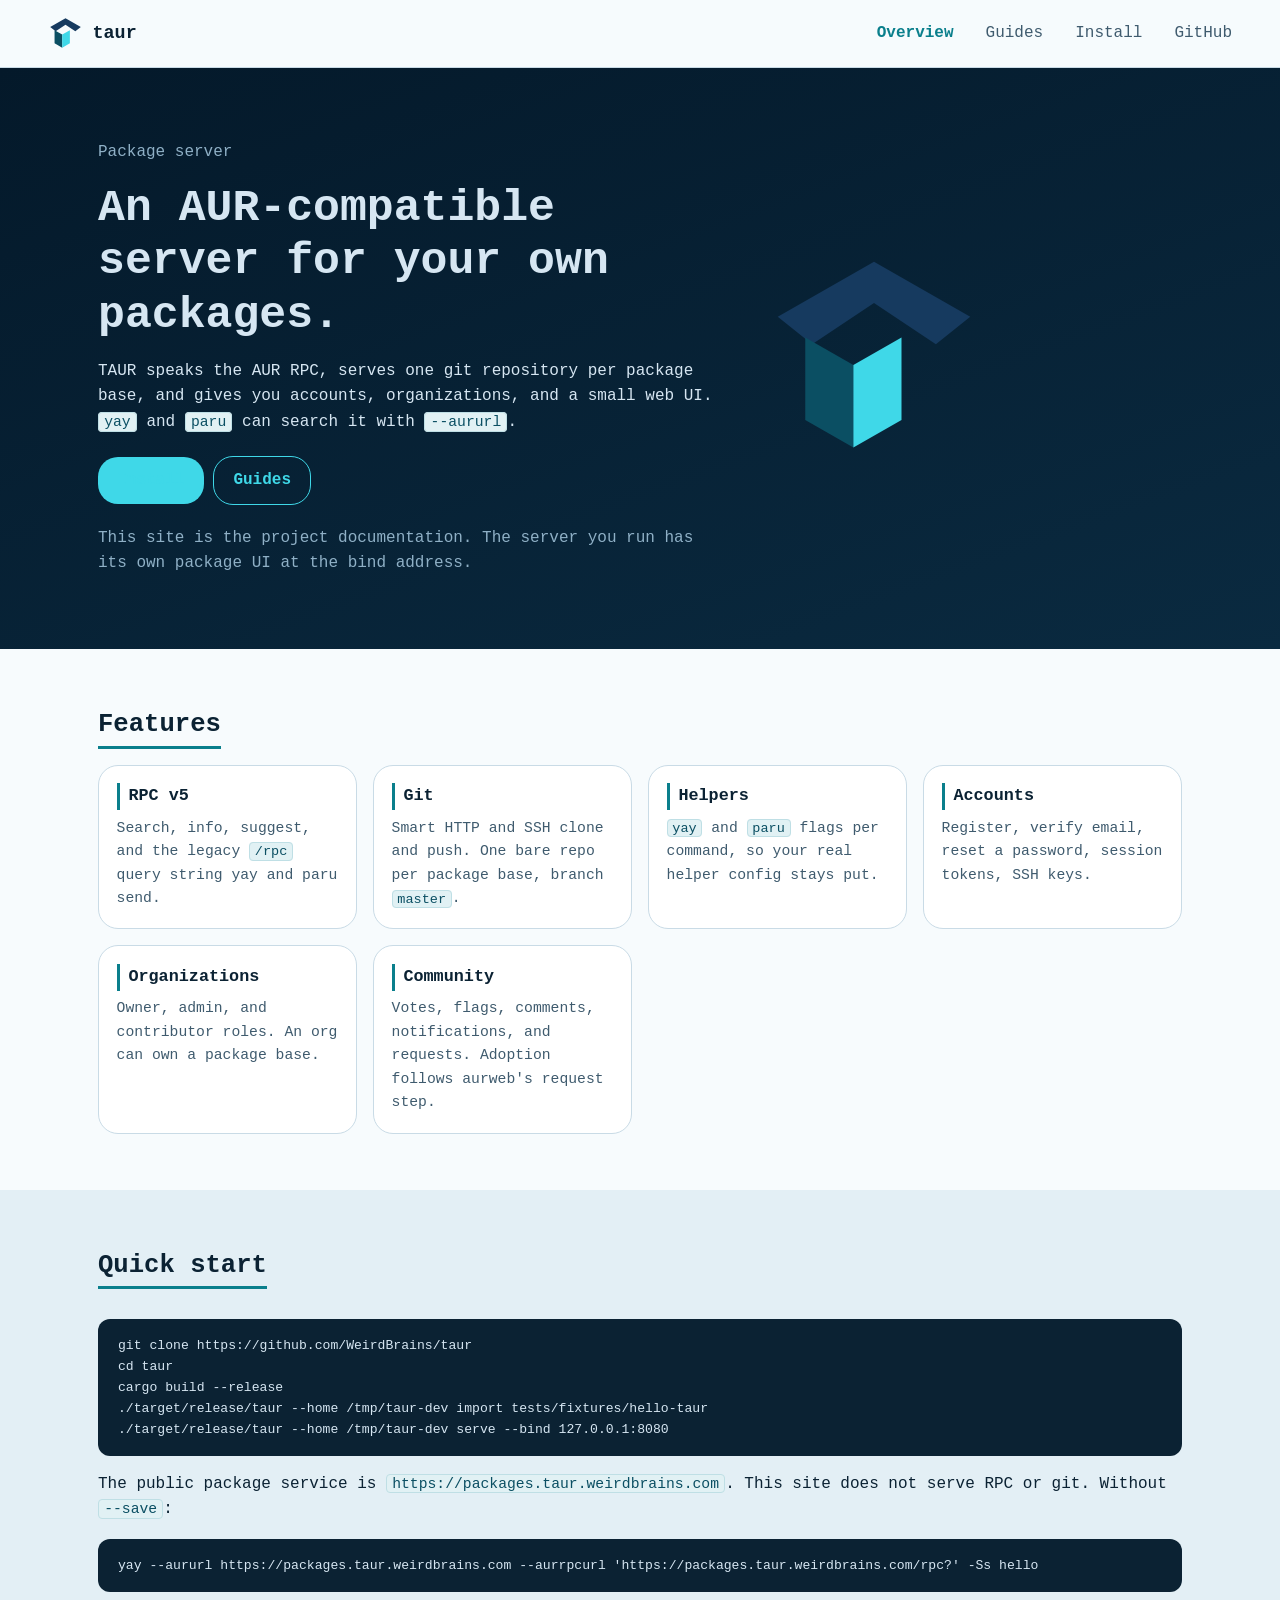
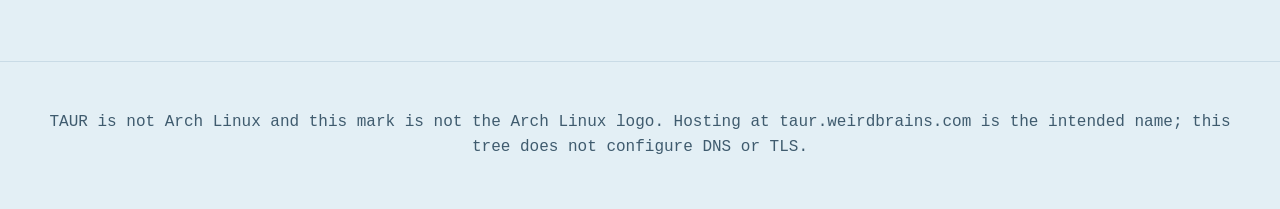
==== index.html @ 6c7c8c77 "chore: keep this branch as the project website Drop the application tree inherited from main. Pages," ====
<!doctype html>
<html lang="en">
<head>
<meta charset="utf-8">
<meta name="viewport" content="width=device-width, initial-scale=1">
<title>TAUR — an AUR-compatible package server</title>
<link rel="canonical" href="https://taur.weirdbrains.com/">
<link rel="icon" href="assets/icon.svg" type="image/svg+xml">
<link rel="stylesheet" href="style.css">
</head>
<body>
<a class="skip" href="#main">Skip to content</a>
<header class="nav">
  <a class="brand" href="./"><img class="logo" src="assets/logo.svg" alt="" width="36" height="36"> taur</a>
  <button class="menu" aria-expanded="false" aria-controls="links">Menu</button>
  <nav id="links" aria-label="Main">
    <a href="./" aria-current="page">Overview</a>
    <a href="docs/">Guides</a>
    <a href="docs/install.html">Install</a>
    <a href="https://github.com/WeirdBrains/taur">GitHub</a>
  </nav>
</header>
<main id="main">
<section class="hero">
  <div>
    <p class="lede">Package server</p>
    <h1>An AUR-compatible server for your own packages.</h1>
    <p>TAUR speaks the AUR RPC, serves one git repository per package base, and gives you accounts, organizations, and a small web UI. <code>yay</code> and <code>paru</code> can search it with <code>--aururl</code>.</p>
    <p><a class="btn" href="docs/install.html">Install</a><a class="btn ghost" href="docs/">Guides</a></p>
    <p class="lede">This site is the project documentation. The server you run has its own package UI at the bind address.</p>
  </div>
  <img class="mark" src="assets/logo.svg" alt="TAUR mark: an angular tau, not the Arch Linux logo">
</section>
<section class="light">
  <h2>Features</h2>
  <ul class="grid">
    <li><h3>RPC v5</h3><p>Search, info, suggest, and the legacy <code>/rpc</code> query string yay and paru send.</p></li>
    <li><h3>Git</h3><p>Smart HTTP and SSH clone and push. One bare repo per package base, branch <code>master</code>.</p></li>
    <li><h3>Helpers</h3><p><code>yay</code> and <code>paru</code> flags per command, so your real helper config stays put.</p></li>
    <li><h3>Accounts</h3><p>Register, verify email, reset a password, session tokens, SSH keys.</p></li>
    <li><h3>Organizations</h3><p>Owner, admin, and contributor roles. An org can own a package base.</p></li>
    <li><h3>Community</h3><p>Votes, flags, comments, notifications, and requests. Adoption follows aurweb's request step.</p></li>
  </ul>
</section>
<section>
  <h2>Quick start</h2>
  <pre><code>git clone https://github.com/WeirdBrains/taur
cd taur
cargo build --release
./target/release/taur --home /tmp/taur-dev import tests/fixtures/hello-taur
./target/release/taur --home /tmp/taur-dev serve --bind 127.0.0.1:8080</code></pre>
  <p>The public package service is <code>https://packages.taur.weirdbrains.com</code>. This site does not serve RPC or git. Without <code>--save</code>:</p>
  <pre><code>yay --aururl https://packages.taur.weirdbrains.com --aurrpcurl 'https://packages.taur.weirdbrains.com/rpc?' -Ss hello</code></pre>
</section>
</main>
<footer>
  <p>TAUR is not Arch Linux and this mark is not the Arch Linux logo. Hosting at taur.weirdbrains.com is the intended name; this tree does not configure DNS or TLS.</p>
</footer>
<script src="main.js"></script>
</body>
</html>
---- style.css ----
:root{--radius:20px;--bg:#04192A;--bg2:#0a2a40;--panel:#0a2438;--line:#16405c;--fg:#d6e6f2;--dim:#8fb0c6;--cyan:#3fd8e8;--font:ui-monospace,"JetBrains Mono","Fira Code",Menlo,Consolas,monospace}
*{box-sizing:border-box}
html{scroll-behavior:smooth}
@media (prefers-reduced-motion:reduce){html{scroll-behavior:auto}}
body{margin:0;background:#e3eff5;color:#0b2233;font:16px/1.6 var(--font)}
a{color:#0a7f8c}
a:focus-visible,button:focus-visible{outline:2px solid #0a7f8c;outline-offset:3px}
.skip{position:absolute;left:-999px}.skip:focus{left:1rem;top:1rem;background:#3fd8e8;color:#04192A;padding:.4rem .8rem;z-index:9}
.nav{display:flex;align-items:center;justify-content:space-between;padding:1rem clamp(1rem,4vw,3rem);border-bottom:1px solid #c9dbe6;position:sticky;top:0;background:rgba(247,251,253,.95);z-index:5}
.brand{display:flex;gap:.6rem;align-items:center;color:#0b2233;text-decoration:none;font-weight:700;font-size:1.15rem}
.logo{height:1.9em;width:auto;display:block}
nav a{margin-left:1.4rem;text-decoration:none;color:#3f5b6e}nav a:hover,nav a[aria-current]{color:#0a7f8c;font-weight:700}
.menu{display:none;background:none;border:1px solid #c9dbe6;color:#0b2233;font:inherit;padding:.3rem .7rem;border-radius:12px}
main{margin:0}
section{padding:3.5rem max(clamp(1rem,4vw,3rem),calc((100% - 1180px)/2 + 3rem));scroll-margin-top:4rem}
.hero{display:grid;grid-template-columns:1.2fr .8fr;gap:2.5rem;align-items:center;background:linear-gradient(160deg,#04192A,#0a2a40);color:#d6e6f2}
.hero a{color:#3fd8e8}
.hero h1{font-size:clamp(1.8rem,4vw,2.8rem);line-height:1.2;margin:.4rem 0 1rem}
.lede{color:#8fb0c6}
.light{background:#f7fbfd;color:#0b2233}
.light .lede{color:#3f5b6e}
h2{font-size:1.6rem;margin:0 0 1rem;border-bottom:3px solid #0a7f8c;display:inline-block}
h3{font-size:1.05rem;margin:0 0 .4rem;border-left:3px solid #0a7f8c;padding-left:.55rem}
.btn{display:inline-block;padding:.65rem 1.2rem;background:#3fd8e8;color:#04192A;text-decoration:none;font-weight:700;margin:.3rem .6rem .3rem 0;border-radius:20px}
.btn.ghost{background:none;color:#3fd8e8;border:1px solid #3fd8e8}
.grid{list-style:none;padding:0;margin:0;display:grid;grid-template-columns:repeat(auto-fill,minmax(min(240px,100%),1fr));gap:1rem}
.grid li{background:#fff;border:1px solid #c9dbe6;padding:1.1rem;border-radius:20px}
.grid p{margin:0;color:#3f5b6e;font-size:.92rem}
pre{background:#0b2233;color:#d6e6f2;padding:1rem 1.25rem;overflow-x:auto;font-size:.82rem;border-radius:12px}
code{background:#e1f1f4;border:1px solid #bfdfe5;color:#0b4f63;padding:.05em .35em;border-radius:4px;font-size:.92em}
pre code{background:none;border:0;padding:0;color:inherit;font-size:inherit}
table{border-collapse:collapse;width:100%;border:1px solid #c9dbe6}
th,td{text-align:left;padding:.55rem .8rem;border-bottom:1px solid #c9dbe6;vertical-align:top}
th{color:#0a7f8c}
footer,.docfoot{text-align:center;padding:2rem;color:#3f5b6e;background:#e3eff5;border-top:1px solid #c9dbe6}
.doc{min-height:70vh}
.doc h1{background:linear-gradient(160deg,#04192A,#0a2a40);color:#d6e6f2;border-left:6px solid #3fd8e8;padding:.6rem 1rem;border-radius:6px}
.doc h2{color:#fff;border:0;border-left:5px solid #3fd8e8;padding:.45rem .9rem;background:linear-gradient(160deg,#0b4f63,#0a7f8c);border-radius:6px;display:block}
.doc h3{background:#d3ebf0;padding:.3rem .75rem;border-radius:6px}
.doc>*{max-width:860px}
.mark{max-width:220px;height:auto}
@media (max-width:820px){
  .hero{grid-template-columns:1fr}
  .menu{display:block}
  nav{display:none;position:absolute;top:100%;left:0;right:0;background:#f7fbfd;border-bottom:1px solid #c9dbe6;padding:.5rem 1rem}
  nav.open{display:flex;flex-direction:column}
  nav a{margin:.4rem 0}
}
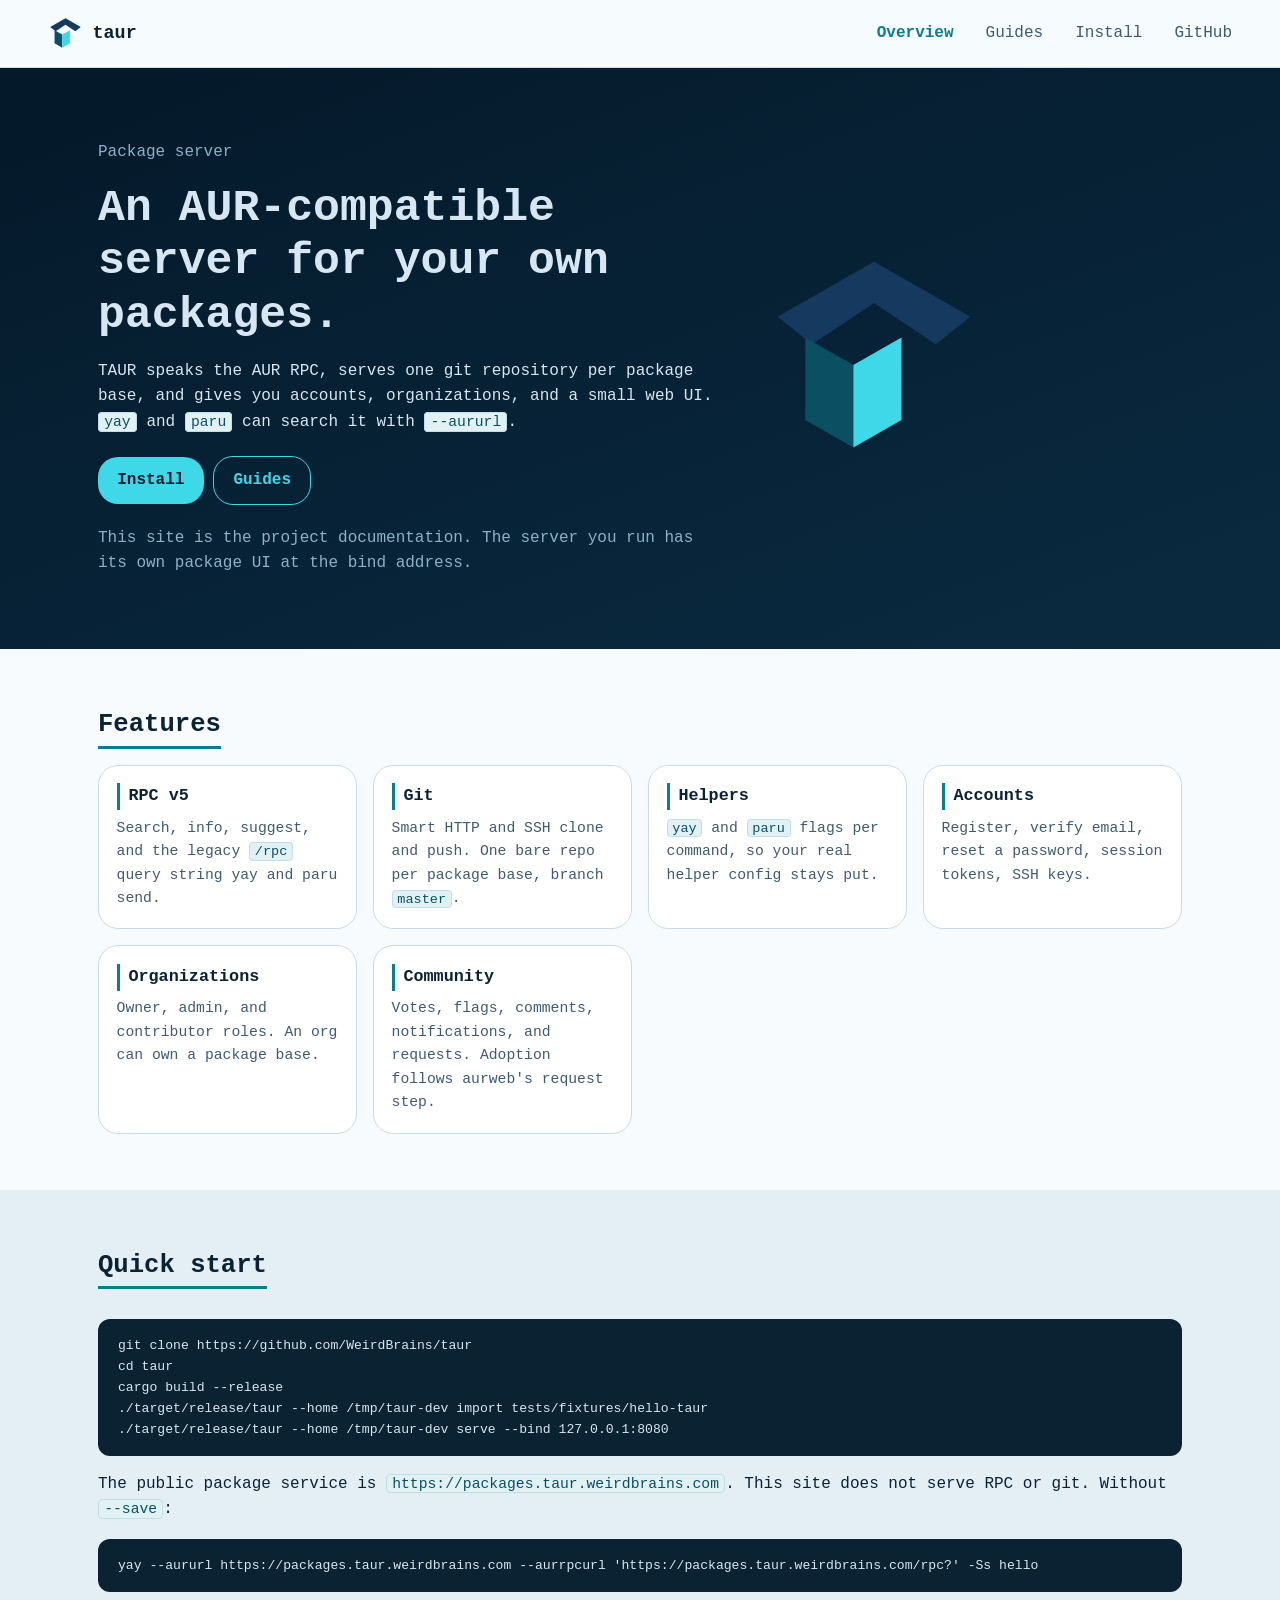
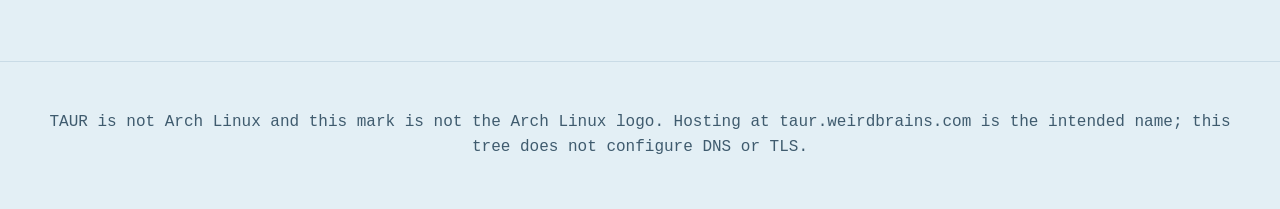
==== commit 5aeeec64: "feat: add favicon.ico from the existing icon tile The ICO is the same TAUR mark as assets/icon.svg, " ====
--- a/index.html
+++ b/index.html
@@ -6,6 +6,8 @@
 <title>TAUR — an AUR-compatible package server</title>
 <link rel="canonical" href="https://taur.weirdbrains.com/">
 <link rel="icon" href="assets/icon.svg" type="image/svg+xml">
+<link rel="icon" href="assets/favicon.ico" type="image/x-icon">
+<link rel="icon" href="/favicon.ico" type="image/x-icon">
 <link rel="stylesheet" href="style.css">
 </head>
 <body>
--- a/style.css
+++ b/style.css
@@ -23,6 +23,8 @@
 h3{font-size:1.05rem;margin:0 0 .4rem;border-left:3px solid #0a7f8c;padding-left:.55rem}
 .btn{display:inline-block;padding:.65rem 1.2rem;background:#3fd8e8;color:#04192A;text-decoration:none;font-weight:700;margin:.3rem .6rem .3rem 0;border-radius:20px}
 .btn.ghost{background:none;color:#3fd8e8;border:1px solid #3fd8e8}
+.hero .btn{color:#04192A}
+.hero .btn.ghost{color:#3fd8e8}
 .grid{list-style:none;padding:0;margin:0;display:grid;grid-template-columns:repeat(auto-fill,minmax(min(240px,100%),1fr));gap:1rem}
 .grid li{background:#fff;border:1px solid #c9dbe6;padding:1.1rem;border-radius:20px}
 .grid p{margin:0;color:#3f5b6e;font-size:.92rem}
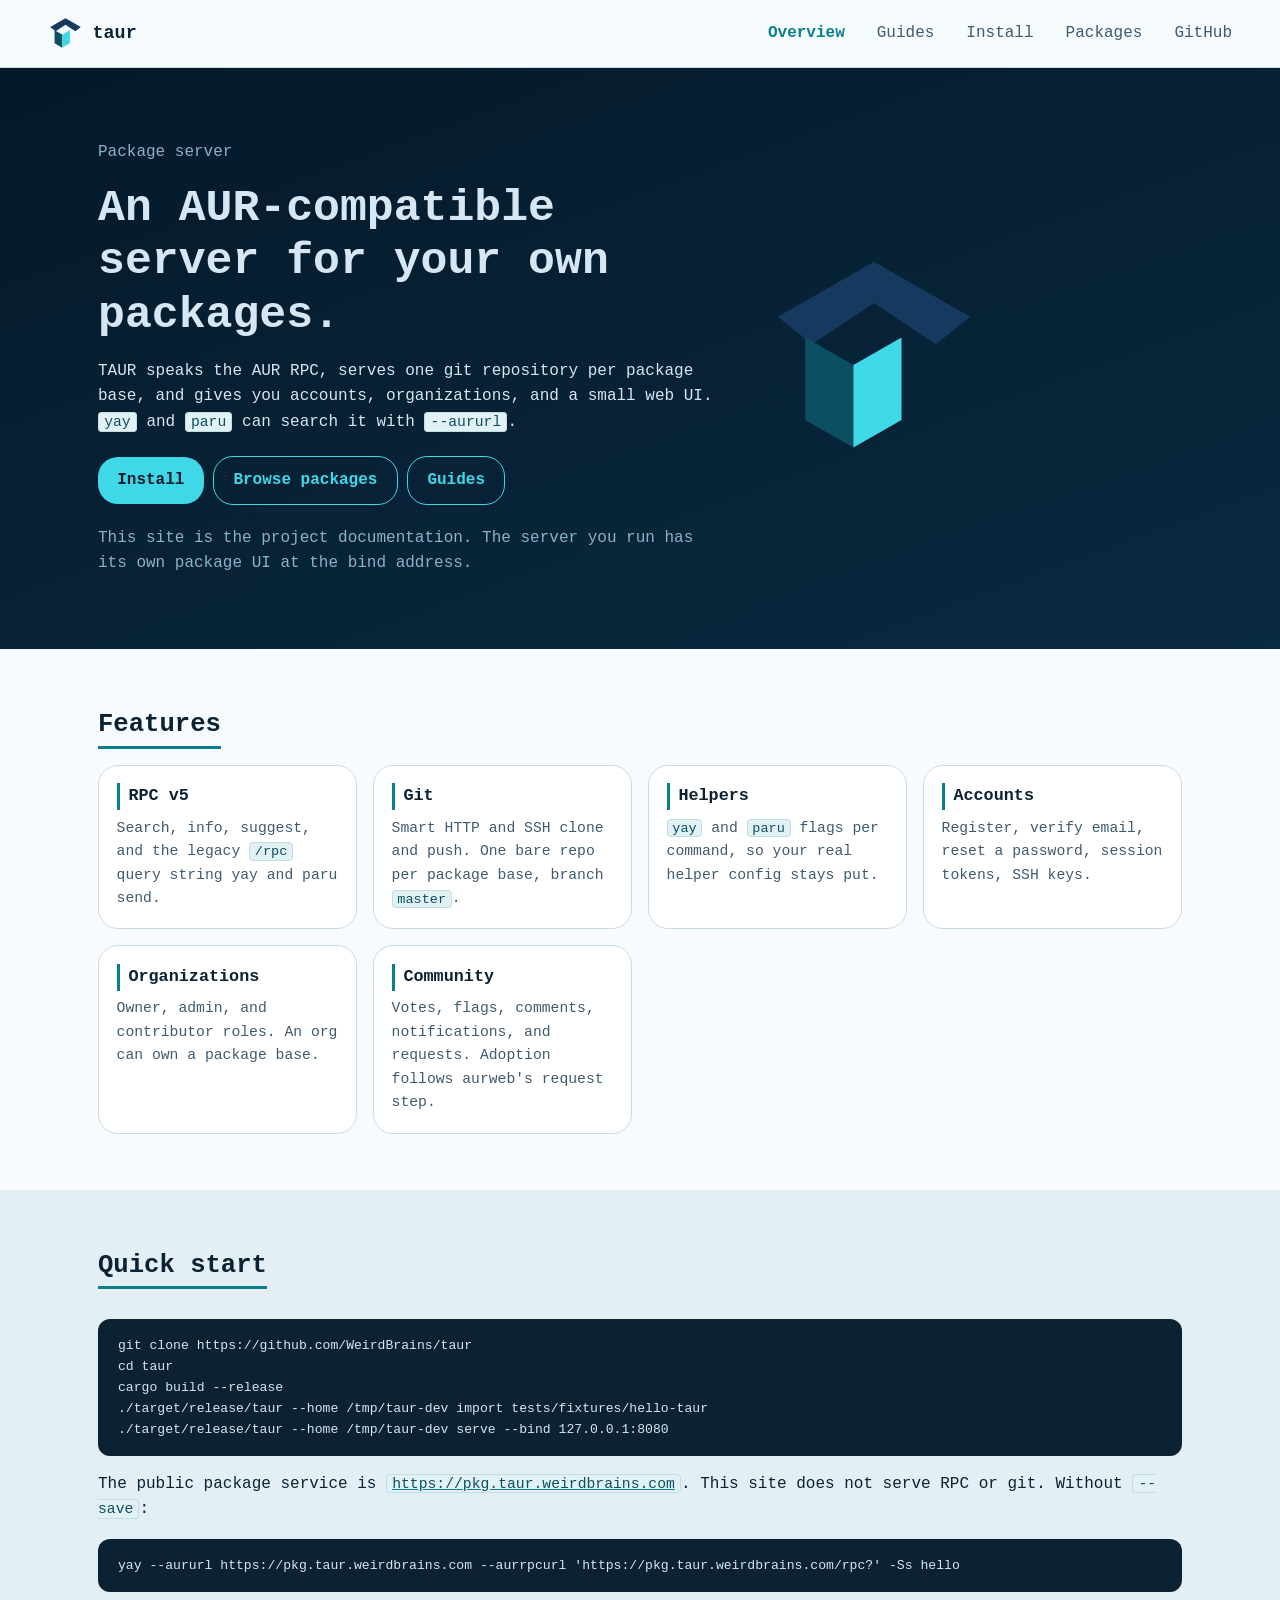
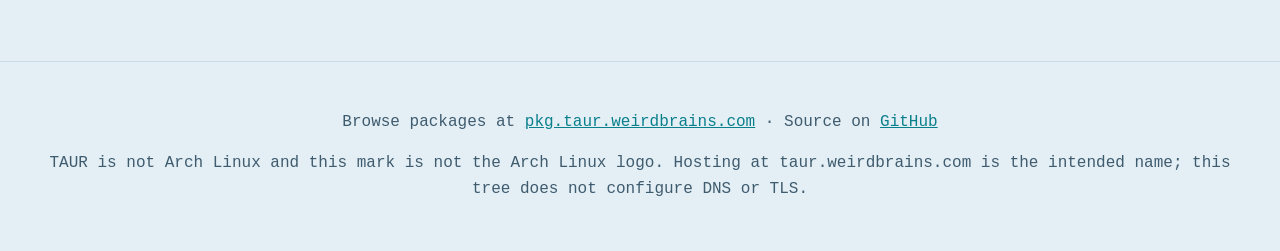
==== commit be13a5e2: "feat: link the public package server and fix its hostname Every page's nav links https://pkg.taur.we" ====
--- a/index.html
+++ b/index.html
@@ -19,6 +19,7 @@
     <a href="./" aria-current="page">Overview</a>
     <a href="docs/">Guides</a>
     <a href="docs/install.html">Install</a>
+    <a href="https://pkg.taur.weirdbrains.com/">Packages</a>
     <a href="https://github.com/WeirdBrains/taur">GitHub</a>
   </nav>
 </header>
@@ -28,7 +29,7 @@
     <p class="lede">Package server</p>
     <h1>An AUR-compatible server for your own packages.</h1>
     <p>TAUR speaks the AUR RPC, serves one git repository per package base, and gives you accounts, organizations, and a small web UI. <code>yay</code> and <code>paru</code> can search it with <code>--aururl</code>.</p>
-    <p><a class="btn" href="docs/install.html">Install</a><a class="btn ghost" href="docs/">Guides</a></p>
+    <p><a class="btn" href="docs/install.html">Install</a><a class="btn ghost" href="https://pkg.taur.weirdbrains.com/">Browse packages</a><a class="btn ghost" href="docs/">Guides</a></p>
     <p class="lede">This site is the project documentation. The server you run has its own package UI at the bind address.</p>
   </div>
   <img class="mark" src="assets/logo.svg" alt="TAUR mark: an angular tau, not the Arch Linux logo">
@@ -51,11 +52,12 @@
 cargo build --release
 ./target/release/taur --home /tmp/taur-dev import tests/fixtures/hello-taur
 ./target/release/taur --home /tmp/taur-dev serve --bind 127.0.0.1:8080</code></pre>
-  <p>The public package service is <code>https://packages.taur.weirdbrains.com</code>. This site does not serve RPC or git. Without <code>--save</code>:</p>
-  <pre><code>yay --aururl https://packages.taur.weirdbrains.com --aurrpcurl 'https://packages.taur.weirdbrains.com/rpc?' -Ss hello</code></pre>
+  <p>The public package service is <a href="https://pkg.taur.weirdbrains.com/"><code>https://pkg.taur.weirdbrains.com</code></a>. This site does not serve RPC or git. Without <code>--save</code>:</p>
+  <pre><code>yay --aururl https://pkg.taur.weirdbrains.com --aurrpcurl 'https://pkg.taur.weirdbrains.com/rpc?' -Ss hello</code></pre>
 </section>
 </main>
 <footer>
+  <p>Browse packages at <a href="https://pkg.taur.weirdbrains.com/">pkg.taur.weirdbrains.com</a> · Source on <a href="https://github.com/WeirdBrains/taur">GitHub</a></p>
   <p>TAUR is not Arch Linux and this mark is not the Arch Linux logo. Hosting at taur.weirdbrains.com is the intended name; this tree does not configure DNS or TLS.</p>
 </footer>
 <script src="main.js"></script>
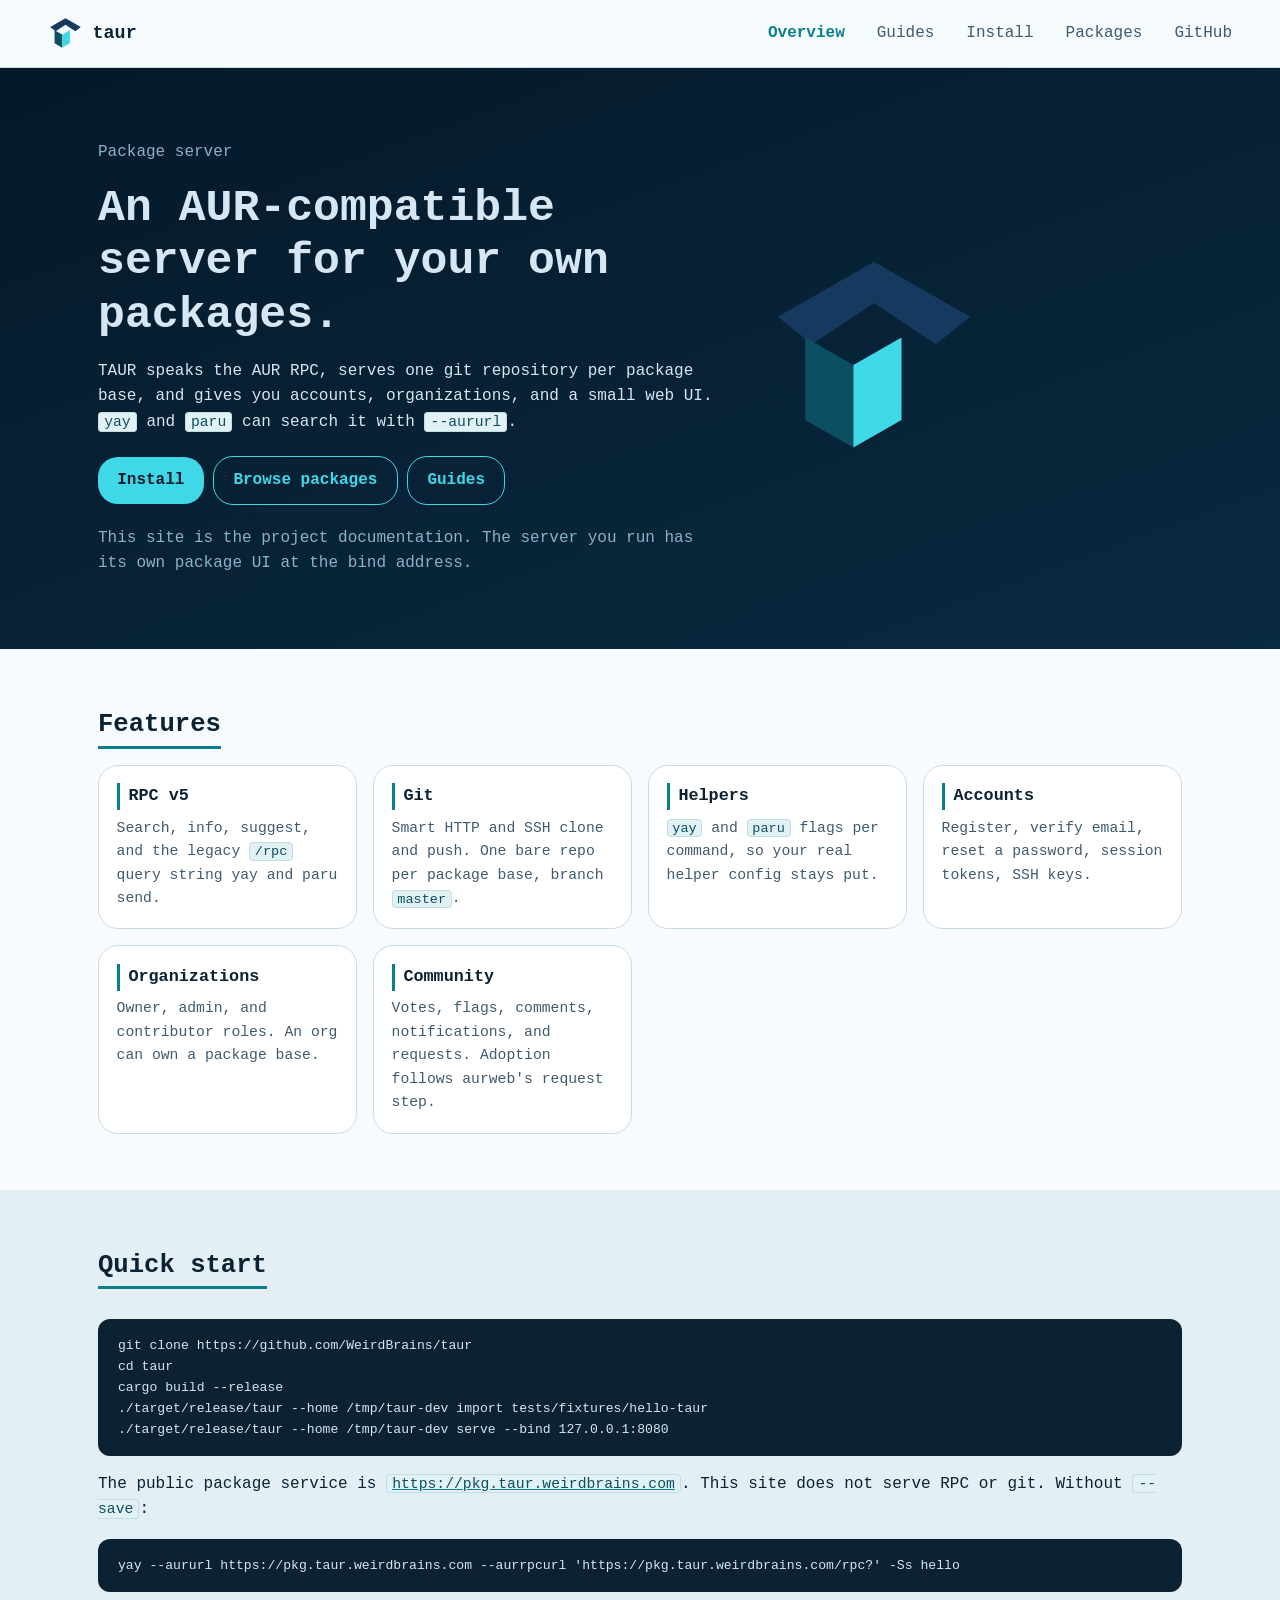
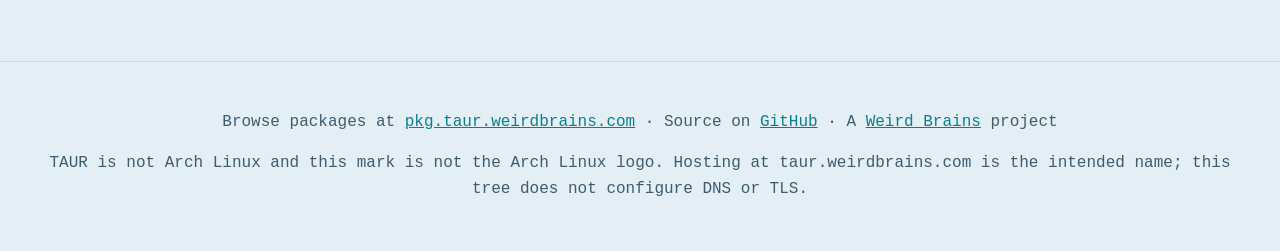
==== commit c0dc531f: "site: link Weird Brains on every page; name Weird Brains LLC in LICENSE" ====
--- a/index.html
+++ b/index.html
@@ -57,7 +57,7 @@
 </section>
 </main>
 <footer>
-  <p>Browse packages at <a href="https://pkg.taur.weirdbrains.com/">pkg.taur.weirdbrains.com</a> · Source on <a href="https://github.com/WeirdBrains/taur">GitHub</a></p>
+  <p>Browse packages at <a href="https://pkg.taur.weirdbrains.com/">pkg.taur.weirdbrains.com</a> · Source on <a href="https://github.com/WeirdBrains/taur">GitHub</a> · A <a href="https://weirdbrains.com">Weird Brains</a> project</p>
   <p>TAUR is not Arch Linux and this mark is not the Arch Linux logo. Hosting at taur.weirdbrains.com is the intended name; this tree does not configure DNS or TLS.</p>
 </footer>
 <script src="main.js"></script>
